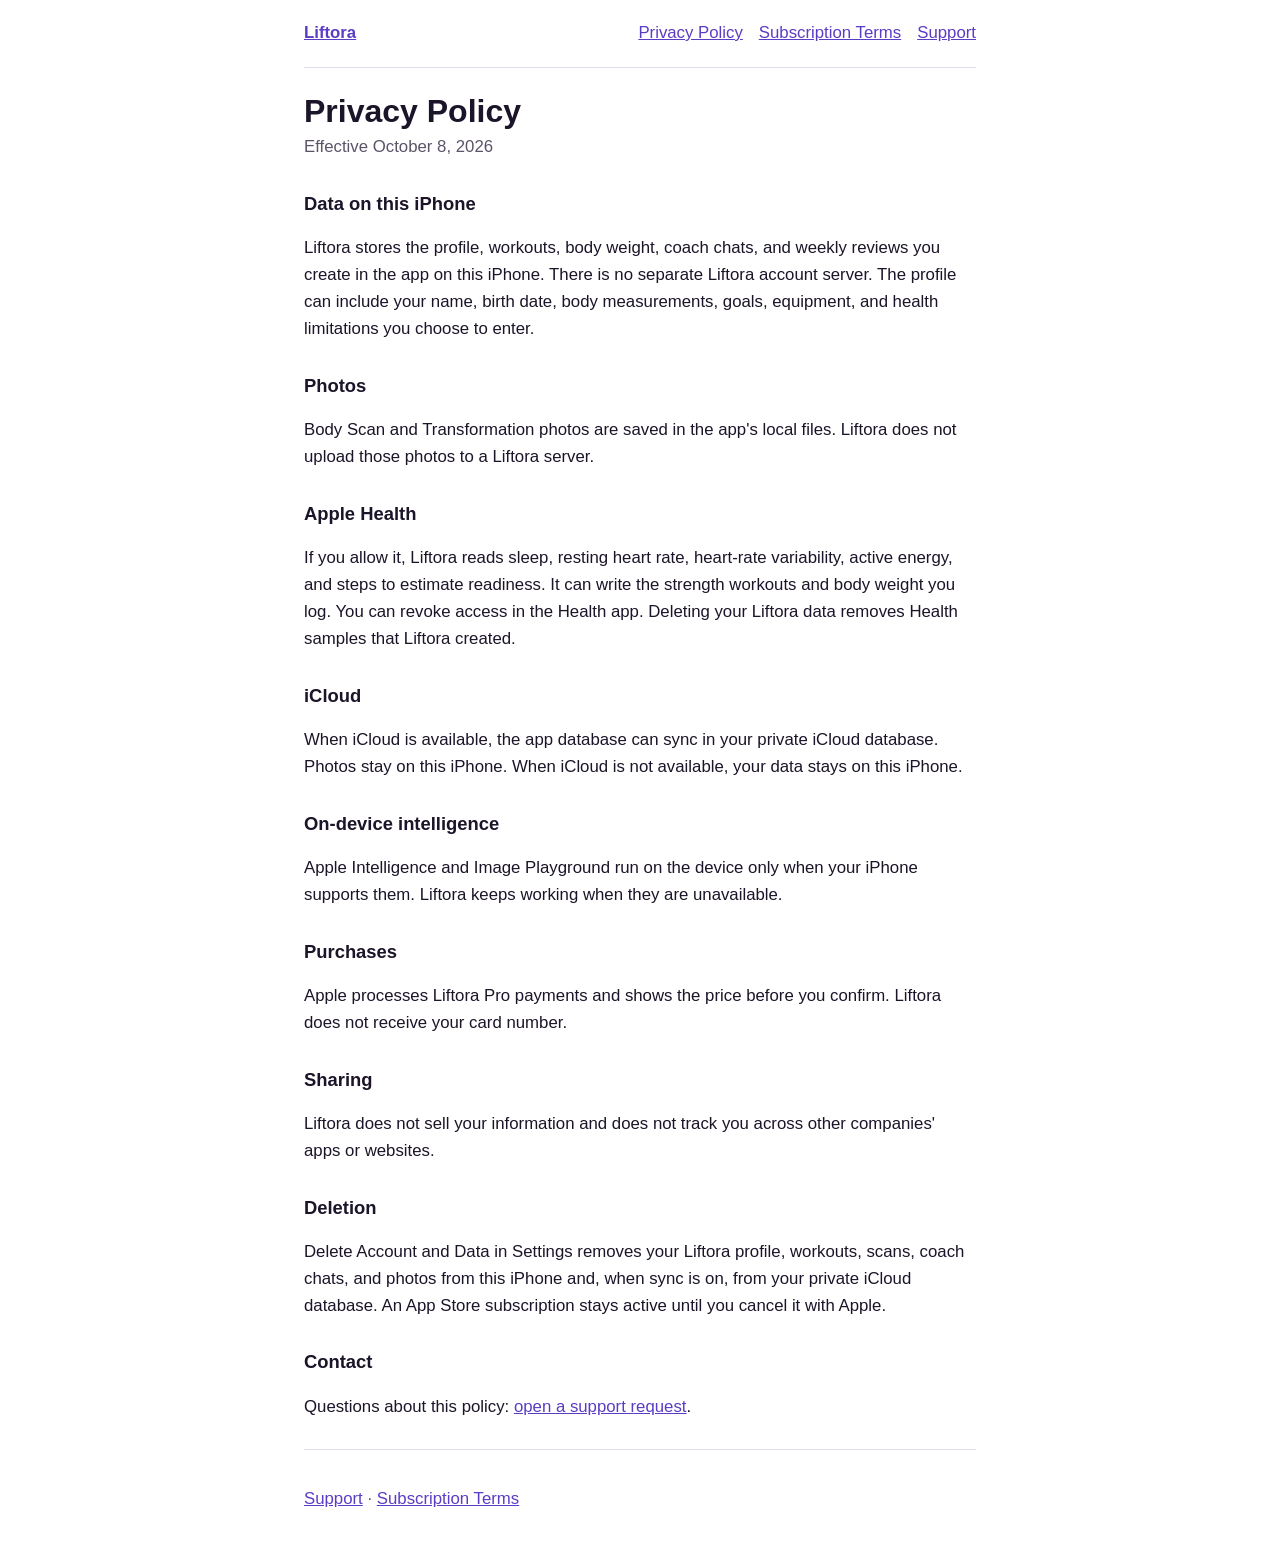
==== privacy/index.html @ 0a8b6fcb "Publish Liftora privacy, subscription terms, and support pages. Co-authored-by: Cursor <cursoragent@" ====
<!DOCTYPE html>
<html lang="en">
<head>
  <meta charset="utf-8">
  <meta name="viewport" content="width=device-width, initial-scale=1">
  <title>Privacy Policy · Liftora</title>
  <link rel="stylesheet" href="../assets/site.css">
</head>
<body>
  <header>
    <a href="../"><strong>Liftora</strong></a>
    <nav>
      <a href="../privacy/" aria-current="page">Privacy Policy</a>
      <a href="../terms/">Subscription Terms</a>
      <a href="../support/">Support</a>
    </nav>
  </header>
  <main>
    <h1>Privacy Policy</h1>
    <p class="meta">Effective October 8, 2026</p>

    <section>
      <h2>Data on this iPhone</h2>
      <p>Liftora stores the profile, workouts, body weight, coach chats, and weekly reviews you create in the app on this iPhone. There is no separate Liftora account server. The profile can include your name, birth date, body measurements, goals, equipment, and health limitations you choose to enter.</p>
    </section>
    <section>
      <h2>Photos</h2>
      <p>Body Scan and Transformation photos are saved in the app's local files. Liftora does not upload those photos to a Liftora server.</p>
    </section>
    <section>
      <h2>Apple Health</h2>
      <p>If you allow it, Liftora reads sleep, resting heart rate, heart-rate variability, active energy, and steps to estimate readiness. It can write the strength workouts and body weight you log. You can revoke access in the Health app. Deleting your Liftora data removes Health samples that Liftora created.</p>
    </section>
    <section>
      <h2>iCloud</h2>
      <p>When iCloud is available, the app database can sync in your private iCloud database. Photos stay on this iPhone. When iCloud is not available, your data stays on this iPhone.</p>
    </section>
    <section>
      <h2>On-device intelligence</h2>
      <p>Apple Intelligence and Image Playground run on the device only when your iPhone supports them. Liftora keeps working when they are unavailable.</p>
    </section>
    <section>
      <h2>Purchases</h2>
      <p>Apple processes Liftora Pro payments and shows the price before you confirm. Liftora does not receive your card number.</p>
    </section>
    <section>
      <h2>Sharing</h2>
      <p>Liftora does not sell your information and does not track you across other companies' apps or websites.</p>
    </section>
    <section>
      <h2>Deletion</h2>
      <p>Delete Account and Data in Settings removes your Liftora profile, workouts, scans, coach chats, and photos from this iPhone and, when sync is on, from your private iCloud database. An App Store subscription stays active until you cancel it with Apple.</p>
    </section>
    <section>
      <h2>Contact</h2>
      <p>Questions about this policy: <a href="https://github.com/DmitrySenchikhin/liftora-legal/issues/new">open a support request</a>.</p>
    </section>
  </main>
  <footer>
    <p><a href="../support/">Support</a> · <a href="../terms/">Subscription Terms</a></p>
  </footer>
</body>
</html>
---- assets/site.css ----
:root {
  color-scheme: light dark;
  --ink: #1c1428;
  --muted: #5c5368;
  --line: #e4dcea;
  --paper: #fff;
  --accent: #5b3cc4;
}

@media (prefers-color-scheme: dark) {
  :root {
    --ink: #f4eefc;
    --muted: #c8bdd6;
    --line: #3a3148;
    --paper: #140f1c;
    --accent: #c4b0ff;
  }
}

* { box-sizing: border-box; }

body {
  margin: 0;
  font: 1.05rem/1.6 -apple-system, BlinkMacSystemFont, "Segoe UI", sans-serif;
  color: var(--ink);
  background: var(--paper);
}

main, header, footer {
  width: min(42rem, calc(100% - 2rem));
  margin-inline: auto;
}

header, footer {
  padding: 1.25rem 0;
}

header {
  display: flex;
  justify-content: space-between;
  gap: 1rem;
  align-items: baseline;
  border-bottom: 1px solid var(--line);
}

nav { display: flex; flex-wrap: wrap; gap: 0.75rem 1rem; }

a { color: var(--accent); }

h1 { font-size: 2rem; line-height: 1.2; margin: 1.5rem 0 0.25rem; }

.meta { color: var(--muted); margin-top: 0; }

section { margin: 1.75rem 0; }

h2 { font-size: 1.15rem; margin-bottom: 0.35rem; }

footer {
  border-top: 1px solid var(--line);
  color: var(--muted);
}
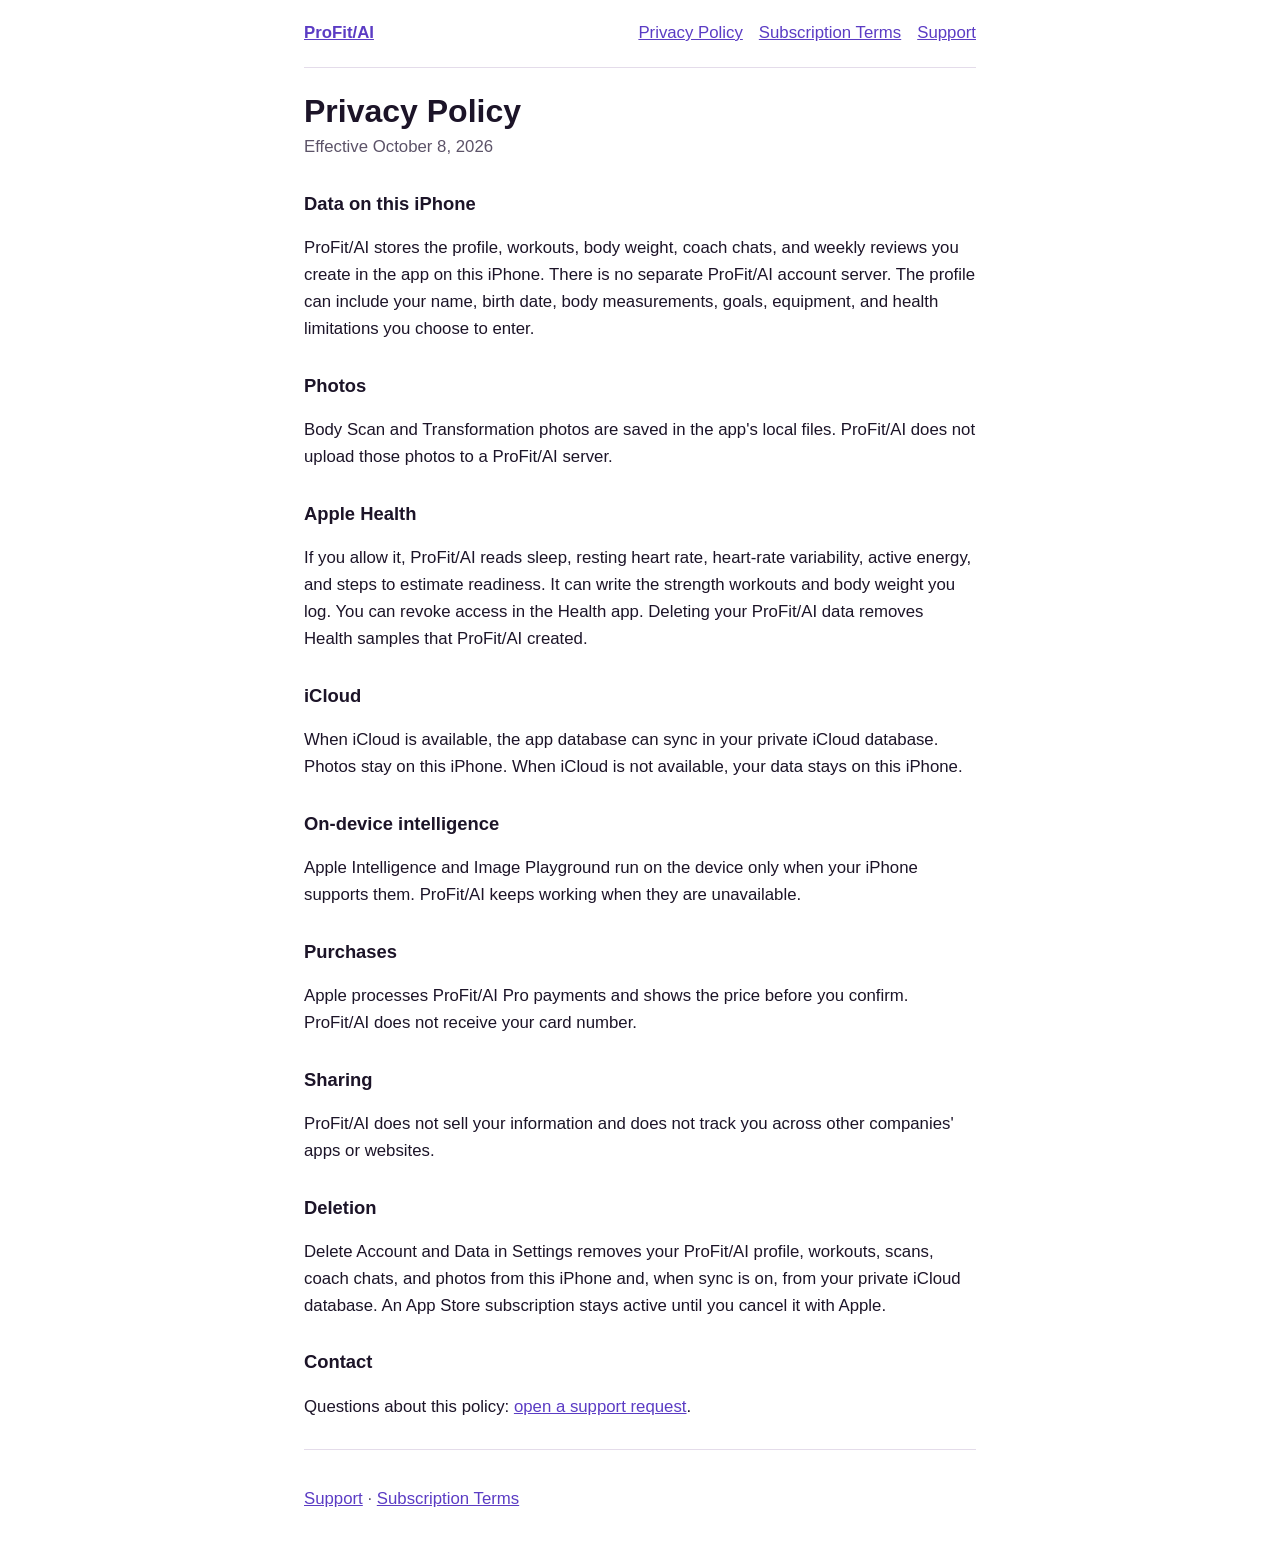
==== commit 196756b7: "Rename the public legal pages to ProFit/AI. Co-authored-by: Cursor <cursoragent@cursor.com>" ====
--- a/privacy/index.html
+++ b/privacy/index.html
@@ -3,12 +3,12 @@
 <head>
   <meta charset="utf-8">
   <meta name="viewport" content="width=device-width, initial-scale=1">
-  <title>Privacy Policy · Liftora</title>
+  <title>Privacy Policy · ProFit/AI</title>
   <link rel="stylesheet" href="../assets/site.css">
 </head>
 <body>
   <header>
-    <a href="../"><strong>Liftora</strong></a>
+    <a href="../"><strong>ProFit/AI</strong></a>
     <nav>
       <a href="../privacy/" aria-current="page">Privacy Policy</a>
       <a href="../terms/">Subscription Terms</a>
@@ -21,15 +21,15 @@
 
     <section>
       <h2>Data on this iPhone</h2>
-      <p>Liftora stores the profile, workouts, body weight, coach chats, and weekly reviews you create in the app on this iPhone. There is no separate Liftora account server. The profile can include your name, birth date, body measurements, goals, equipment, and health limitations you choose to enter.</p>
+      <p>ProFit/AI stores the profile, workouts, body weight, coach chats, and weekly reviews you create in the app on this iPhone. There is no separate ProFit/AI account server. The profile can include your name, birth date, body measurements, goals, equipment, and health limitations you choose to enter.</p>
     </section>
     <section>
       <h2>Photos</h2>
-      <p>Body Scan and Transformation photos are saved in the app's local files. Liftora does not upload those photos to a Liftora server.</p>
+      <p>Body Scan and Transformation photos are saved in the app's local files. ProFit/AI does not upload those photos to a ProFit/AI server.</p>
     </section>
     <section>
       <h2>Apple Health</h2>
-      <p>If you allow it, Liftora reads sleep, resting heart rate, heart-rate variability, active energy, and steps to estimate readiness. It can write the strength workouts and body weight you log. You can revoke access in the Health app. Deleting your Liftora data removes Health samples that Liftora created.</p>
+      <p>If you allow it, ProFit/AI reads sleep, resting heart rate, heart-rate variability, active energy, and steps to estimate readiness. It can write the strength workouts and body weight you log. You can revoke access in the Health app. Deleting your ProFit/AI data removes Health samples that ProFit/AI created.</p>
     </section>
     <section>
       <h2>iCloud</h2>
@@ -37,19 +37,19 @@
     </section>
     <section>
       <h2>On-device intelligence</h2>
-      <p>Apple Intelligence and Image Playground run on the device only when your iPhone supports them. Liftora keeps working when they are unavailable.</p>
+      <p>Apple Intelligence and Image Playground run on the device only when your iPhone supports them. ProFit/AI keeps working when they are unavailable.</p>
     </section>
     <section>
       <h2>Purchases</h2>
-      <p>Apple processes Liftora Pro payments and shows the price before you confirm. Liftora does not receive your card number.</p>
+      <p>Apple processes ProFit/AI Pro payments and shows the price before you confirm. ProFit/AI does not receive your card number.</p>
     </section>
     <section>
       <h2>Sharing</h2>
-      <p>Liftora does not sell your information and does not track you across other companies' apps or websites.</p>
+      <p>ProFit/AI does not sell your information and does not track you across other companies' apps or websites.</p>
     </section>
     <section>
       <h2>Deletion</h2>
-      <p>Delete Account and Data in Settings removes your Liftora profile, workouts, scans, coach chats, and photos from this iPhone and, when sync is on, from your private iCloud database. An App Store subscription stays active until you cancel it with Apple.</p>
+      <p>Delete Account and Data in Settings removes your ProFit/AI profile, workouts, scans, coach chats, and photos from this iPhone and, when sync is on, from your private iCloud database. An App Store subscription stays active until you cancel it with Apple.</p>
     </section>
     <section>
       <h2>Contact</h2>
